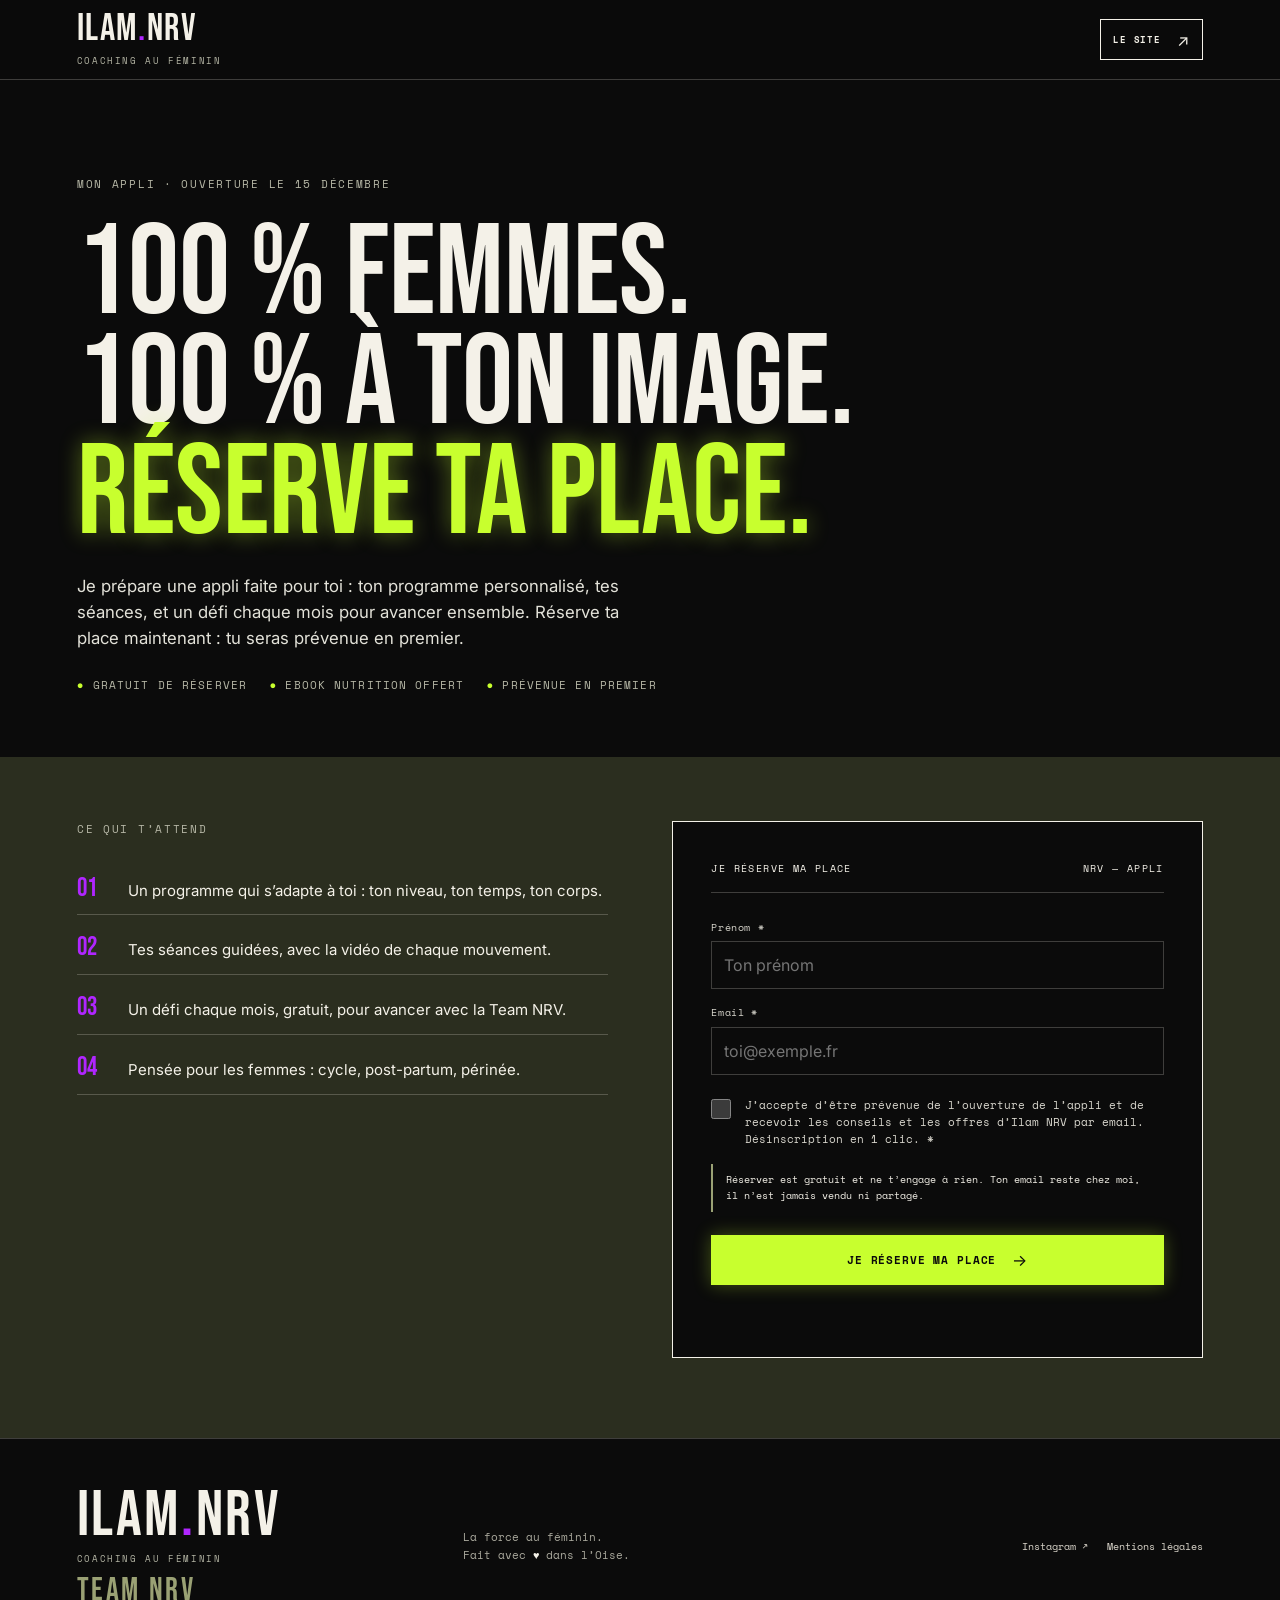
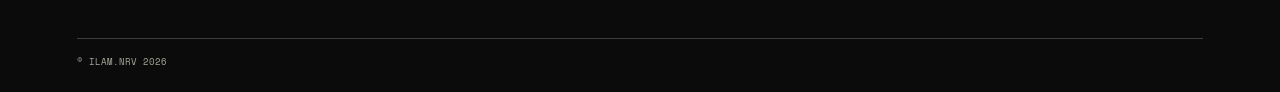
==== appli.html @ a3b03d96 "Appli : page de réservation de place (liste d'attente, ouverture le 15/12) Co-Authored-By: Claude Op" ====
<!doctype html>
<html lang="fr">
<head>
  <meta charset="utf-8">
  <meta name="viewport" content="width=device-width, initial-scale=1">
  <meta name="theme-color" content="#0b0b0b">
  <meta name="description" content="Réserve ta place pour l’appli d’Ilam NRV : 100 % femmes, 100 % personnalisable. Ouverture le 15 décembre.">
  <title>Réserve ta place dans l’appli — ILAM.NRV</title>
  <link rel="icon" type="image/svg+xml" href="https://customer-assets-39nsmqrw.emergentagent.net/wingman/59fffc21-75c6-4daf-b62d-70c28192cab5/attachments/b3d185df51384b5f903a141d37451ae3_favicon.svg">
  <link rel="preconnect" href="https://fonts.googleapis.com">
  <link rel="preconnect" href="https://fonts.gstatic.com" crossorigin>
  <link href="https://fonts.googleapis.com/css2?family=Bebas+Neue&family=Inter:wght@400;500;600;700;800&family=Space+Mono:wght@400;700&display=swap" rel="stylesheet">
  <link rel="stylesheet" href="styles.css?v=8">
  <link rel="stylesheet" href="challenge.css?v=8">
  <link rel="stylesheet" href="leads.css?v=1">
  <script src="appli.js?v=1" defer></script>
  <script data-goatcounter="https://ilamnrv.goatcounter.com/count" async src="//gc.zgo.at/count.js"></script>
  <script src="track.js?v=1" defer></script>
</head>
<body class="challenge-page lm-page">
  <a class="skip-link" href="#main">Aller au contenu</a>
  <header class="site-header">
    <a class="brand" href="/" aria-label="ILAM.NRV, retour à l’accueil"><span>ILAM<span class="brand-dot">.</span>NRV</span><small>COACHING AU FÉMININ</small></a>
    <a class="button button-small" href="/">Le site <span aria-hidden="true">↗</span></a>
  </header>

  <main id="main">
    <section class="lm-hero section-dark" aria-labelledby="ap-title">
      <p class="eyebrow">MON APPLI · OUVERTURE LE 15 DÉCEMBRE</p>
      <h1 id="ap-title">100 % FEMMES.<br>100 % À TON IMAGE.<br><span>RÉSERVE TA PLACE.</span></h1>
      <p class="lm-lead">Je prépare une appli faite pour toi : ton programme personnalisé, tes séances, et un défi chaque mois pour avancer ensemble. Réserve ta place maintenant : tu seras prévenue en premier.</p>
      <ul class="lm-meta"><li>Gratuit de réserver</li><li>Ebook nutrition offert</li><li>Prévenue en premier</li></ul>
    </section>

    <section class="lm-body section-olive">
      <div class="lm-grid">
        <div>
          <p class="eyebrow">CE QUI T’ATTEND</p>
          <ol class="lm-preview">
            <li>Un programme qui s’adapte à toi : ton niveau, ton temps, ton corps.</li>
            <li>Tes séances guidées, avec la vidéo de chaque mouvement.</li>
            <li>Un défi chaque mois, gratuit, pour avancer avec la Team NRV.</li>
            <li>Pensée pour les femmes : cycle, post-partum, périnée.</li>
          </ol>
        </div>

        <div>
          <form class="ch-card" id="ap-form" novalidate>
            <div class="form-heading"><span>JE RÉSERVE MA PLACE</span><span>NRV — APPLI</span></div>
            <label for="ap-name">Prénom *</label>
            <input id="ap-name" name="first_name" autocomplete="given-name" maxlength="40" required placeholder="Ton prénom">
            <label for="ap-email">Email *</label>
            <input id="ap-email" name="email" type="email" inputmode="email" autocomplete="email" maxlength="120" required placeholder="toi@exemple.fr">
            <label class="ch-consent"><input type="checkbox" id="ap-consent" required> <span>J’accepte d’être prévenue de l’ouverture de l’appli et de recevoir les conseils et les offres d’Ilam NRV par email. Désinscription en 1 clic. *</span></label>
            <p class="ch-privacy">Réserver est gratuit et ne t’engage à rien. Ton email reste chez moi, il n’est jamais vendu ni partagé.</p>
            <button class="button button-primary ch-submit" type="submit">Je réserve ma place <span aria-hidden="true">→</span></button>
            <p class="ch-status" id="ap-status" role="status" aria-live="polite"></p>
          </form>

          <div class="ch-card" id="ap-done" hidden>
            <div class="form-heading"><span>C’EST NOTÉ</span><span>NRV — APPLI</span></div>
            <p class="ch-hello" id="ap-hello">Ta place est réservée.</p>
            <p>Tu seras prévenue en premier à l’ouverture, le 15 décembre. Ton ebook nutrition offert t’arrive par email avant l’ouverture.</p>
            <p class="ch-privacy">Avec moi, t’as pas le choix. Et c’est exactement pour ça que tu vas y arriver.</p>
          </div>
        </div>
      </div>
    </section>
  </main>

  <footer class="site-footer ch-footer">
    <a class="brand footer-brand" href="/"><span>ILAM<span class="brand-dot">.</span>NRV</span><small>COACHING AU FÉMININ</small><strong>TEAM NRV</strong></a>
    <p>La force au féminin.<br>Fait avec <span role="img" aria-label="amour">♥</span> dans l’Oise.</p>
    <div class="footer-links"><a href="https://instagram.com/ilam.nrv" target="_blank" rel="noopener noreferrer">Instagram ↗</a><a href="/#mentions">Mentions légales</a></div>
    <small class="legal-copyright">© ILAM.NRV 2026</small>
  </footer>
</body>
</html>
---- styles.css ----
:root {
  color-scheme: dark;
  --black: #0b0b0b;
  --olive-deep: #2b2e1f;
  --olive: #4a4f33;
  --khaki: #9aa174;
  --paper: #f4f1e8;
  --muted: #b6b7a6;
  --line: rgba(244, 241, 232, .22);
  --violet: #b026ff;
  --display: "Bebas Neue", Impact, sans-serif;
  --mono: "Space Mono", monospace;
  --sans: "Inter", Arial, sans-serif;
  --gutter: clamp(1.25rem, 6vw, 7.5rem);
}

* { box-sizing: border-box; }
html { scroll-behavior: smooth; scroll-padding-top: 84px; }
body { margin: 0; background: var(--black); color: var(--paper); font: 15px/1.65 var(--sans); }
a { color: inherit; text-decoration: none; }
button, input, select, textarea { font: inherit; }
:focus-visible { outline: 2px solid var(--violet); outline-offset: 4px; }
.skip-link { position: absolute; z-index: 100; left: 1rem; top: -5rem; padding: .8rem 1rem; background: var(--paper); color: var(--black); }
.skip-link:focus { top: 1rem; }
.site-header { min-height: 80px; position: sticky; top: 0; z-index: 20; display: flex; align-items: center; justify-content: space-between; gap: 2rem; padding: .75rem var(--gutter); background: rgba(11,11,11,.97); border-bottom: 1px solid var(--line); }
.brand { display: flex; flex-direction: column; line-height: 1; flex: none; }
.brand > span { font: 2rem/.9 var(--display); letter-spacing: .04em; }
.brand-dot { color: var(--violet); }
.brand small { margin-top: .45rem; color: var(--muted); font: .56rem var(--mono); letter-spacing: .16em; }
.main-nav { display: flex; align-items: center; justify-content: flex-end; gap: clamp(.7rem, 1.5vw, 1.5rem); }
.main-nav > a:not(.button) { color: #deddd5; font: .62rem var(--mono); letter-spacing: .08em; text-transform: uppercase; }
.main-nav > a:not(.button):hover, .footer-links a:hover { color: var(--violet); }
.menu-toggle { display: none; }
.button { display: inline-flex; align-items: center; justify-content: center; gap: 1rem; min-height: 50px; padding: .85rem 1.2rem; border: 1px solid var(--paper); background: transparent; color: var(--paper); font: 700 .67rem var(--mono); letter-spacing: .08em; text-align: center; text-transform: uppercase; }
.button span { font: 1rem var(--sans); }
.button:hover { background: var(--paper); color: var(--black); }
.button-small { min-height: 40px; padding: .6rem .8rem; font-size: .58rem; }
.button-primary { border-color: var(--khaki); background: var(--khaki); color: var(--black); }
.button-primary:hover { border-color: var(--paper); background: var(--paper); color: var(--black); }
.button-outline { border-color: var(--line); }
.button-dark { border-color: var(--black); background: var(--black); color: var(--paper); }
.section-dark { background: var(--black); }
.section-olive { background: var(--olive-deep); }
.section-pad { padding: clamp(5rem, 9vw, 9rem) var(--gutter); }
.eyebrow { margin: 0 0 1.75rem; color: var(--muted); font: .67rem var(--mono); letter-spacing: .16em; text-transform: uppercase; }
.index-number { display: inline-block; margin-right: .8rem; color: var(--violet); }
.hero { position: relative; display: grid; grid-template-columns: 1fr .88fr; align-items: center; gap: clamp(2rem, 7vw, 7rem); min-height: min(780px, calc(100vh - 80px)); padding: clamp(4rem, 8vh, 7rem) var(--gutter) 5rem; }
.hero-copy { max-width: 650px; }
.hero h1, .section-heading h2, .studio h2, .about h2, .team h2, .contact h2 { margin: 0; font: clamp(6rem, 12vw, 11rem)/.83 var(--display); letter-spacing: .005em; text-transform: uppercase; }
.hero h1 span { color: var(--violet); }
.section-heading h2, .studio h2, .about h2, .contact h2 { font-size: clamp(4.5rem, 8vw, 8rem); }
.section-heading h2 span, .studio h2 span, .about h2 span, .team h2 span, .contact h2 span { color: var(--paper); }
.hero-lead { margin: 2.2rem 0 .65rem; font-size: clamp(1.1rem, 2vw, 1.5rem); font-weight: 600; }
.hero-lead em { color: var(--paper); font-style: normal; }
.hero-text { max-width: 440px; margin: .5rem 0 1.8rem; color: #c6c6bd; font-size: .9rem; }
.hero-actions { display: flex; align-items: center; gap: 1.5rem; flex-wrap: wrap; }
.text-link { border-bottom: 1px solid var(--violet); padding: 0 0 .35rem; font: .65rem var(--mono); letter-spacing: .1em; text-transform: uppercase; }
.text-link span { margin-left: .5rem; color: var(--violet); }
.hero-note { display: flex; align-items: center; gap: 1rem; margin-top: 2.7rem; color: var(--muted); font: .66rem/1.6 var(--mono); }
.stamp { display: inline-block; border: 1px solid var(--paper); padding: .5rem .7rem; color: var(--paper); font-weight: 700; letter-spacing: .1em; }
.hero-visual { display: grid; grid-template-rows: auto minmax(0, 1fr) auto; gap: .7rem; width: 100%; max-width: 520px; height: min(68vh, 650px); min-height: 440px; justify-self: end; }
.photo-frame { position: relative; display: flex; flex-direction: column; overflow: hidden; border: 1px solid var(--line); background: #202119; }
.photo-img { display: block; flex: 1 1 auto; width: 100%; height: 100%; min-height: 0; object-fit: cover; object-position: 50% 46%; }
.photo-caption { flex: none; padding: .65rem .9rem; background: var(--black); color: var(--paper); font: .55rem var(--mono); letter-spacing: .14em; }
.hero-photo { width: 100%; height: 100%; }
.hero-photo .photo-img { object-position: 50% 45%; }
.hero-seal { justify-self: start; padding: .45rem .7rem; border: 1px solid var(--line); color: var(--paper); font: .58rem/1.4 var(--mono); letter-spacing: .1em; }
.visual-index { justify-self: end; margin: 0; color: var(--muted); font: .56rem/1.6 var(--mono); letter-spacing: .12em; }
.hero-bottom { display: flex; grid-column: 1 / -1; justify-content: space-between; margin-top: -.8rem; border-top: 1px solid var(--line); padding-top: .85rem; color: var(--muted); font: .56rem var(--mono); letter-spacing: .16em; }
.section-heading { max-width: 1270px; margin: 0 auto 3.2rem; text-align: left; }
.section-heading .eyebrow { margin-bottom: 1.4rem; }
.section-heading h2 { font-size: clamp(4.5rem, 8.5vw, 8rem); }
.section-intro { max-width: 470px; margin: 1.3rem 0 0; color: #d2d2c8; font-size: .9rem; }
.program-grid { display: grid; grid-template-columns: repeat(3, minmax(0, 1fr)); gap: 1rem; max-width: 1270px; margin: 0 auto; align-items: stretch; }
.program-card { position: relative; display: flex; flex-direction: column; min-height: 500px; padding: 1.5rem; border: 1px solid var(--line); background: rgba(11,11,11,.22); }
.featured-card { border-color: var(--khaki); background: rgba(11,11,11,.35); }
.card-topline { display: flex; align-items: center; gap: 1rem; min-height: 48px; border-bottom: 1px solid var(--line); padding-bottom: .8rem; }
.station-number { color: var(--violet); font: 3.5rem/.8 var(--display); }
.station-label { color: var(--muted); font: .56rem var(--mono); letter-spacing: .13em; }
.program-card h3 { margin: 1.7rem 0 .1rem; font: clamp(2.5rem, 4vw, 4.2rem)/.95 var(--display); }
.program-desc { min-height: 2.8rem; margin: .4rem 0 .8rem; color: #c0c1b5; font-size: .78rem; }
.price { margin: .5rem 0 1.2rem; color: var(--muted); font: .7rem var(--mono); letter-spacing: .08em; }
.price > span { color: var(--paper); font: 3.4rem/.9 var(--display); }
.price small { color: var(--muted); font: .58rem var(--mono); letter-spacing: .12em; }
.program-card ul { flex: 1; margin: 0 0 1.4rem; padding: 0; border-top: 1px solid var(--line); list-style: none; }
.program-card li { position: relative; border-bottom: 1px solid var(--line); padding: .72rem 0 .72rem 1.2rem; color: #e1e0d7; font: .67rem/1.45 var(--mono); }
.program-card li::before { position: absolute; left: 0; color: var(--khaki); content: "—"; }
.program-card .button { width: 100%; }
.followup-strip { display: grid; grid-template-columns: minmax(0, .75fr) minmax(0, 1fr); align-items: center; gap: clamp(2rem, 5vw, 5rem); max-width: 950px; margin: 4rem auto 0; }
.followup-photo { width: 100%; height: 330px; }
.followup-photo .photo-img { object-position: 50% 36%; }
.followup-strip .fine-print { max-width: 440px; margin: 0; color: #deddd5; font: .72rem/1.8 var(--mono); }
.studio { display: grid; grid-template-columns: 1fr 1fr; align-items: center; gap: clamp(3rem, 8vw, 8rem); }
.studio-photo { width: 100%; height: min(66vw, 680px); min-height: 500px; }
.studio-photo .photo-img { object-position: 50% 31%; }
.studio-copy { max-width: 580px; }
.studio-text { max-width: 450px; margin: 1.7rem 0; color: #d0d0c5; font-size: .9rem; }
.studio-price { margin: 1.1rem 0 1.7rem; }
.location-list { margin: 0 0 1.8rem; border: 1px solid var(--line); padding: 1rem 1.2rem .5rem; }
.location-list h3 { margin: 0 0 .4rem; color: var(--muted); font: .6rem var(--mono); letter-spacing: .15em; }
.location-list p { display: flex; align-items: baseline; gap: .8rem; margin: 0; padding: .8rem 0; border-top: 1px solid var(--line); font: .73rem var(--mono); }
.location-list p span { color: var(--violet); font-size: .68rem; }
.location-list p small { margin-left: auto; color: var(--muted); font-size: .6rem; }
.about { position: relative; display: grid; grid-template-columns: 1fr 1fr; align-items: center; gap: clamp(3rem, 9vw, 9rem); }
.about-copy { max-width: 590px; }
.about-story { max-width: 500px; margin: 1.8rem 0; }
.about-story p { max-width: 470px; margin: 0; color: #d0d0c5; font-size: .88rem; }
.about-story p + p { margin-top: 1rem; }
.about-story strong { color: var(--paper); }
.about-stamps { display: flex; flex-wrap: wrap; gap: .5rem; margin: 1.4rem 0; }
.stamp-tag { display: inline-block; border: 1px solid var(--line); padding: .35rem .55rem; color: var(--paper); font: 700 .56rem var(--mono); letter-spacing: .1em; }
.about-credential { display: flex; align-items: center; flex-wrap: wrap; gap: .7rem; margin: 0 0 1.4rem; color: #d0d0c5; font: .67rem/1.55 var(--mono); }
.about-credential .stamp-tag { flex: none; }
.about-story .about-highlight { display: inline-block; margin-top: 1rem; border-left: 2px solid var(--khaki); padding: .45rem .7rem; background: rgba(11,11,11,.22); color: var(--paper); font: 700 .7rem var(--mono); letter-spacing: .06em; }
.about-visual { width: 100%; height: min(58vw, 610px); min-height: 420px; }
.about-visual .photo-img { object-position: 50% 29%; }
.about-side-note { grid-column: 1 / -1; justify-self: end; color: var(--muted); font: .54rem var(--mono); letter-spacing: .12em; }
.team { background: var(--olive-deep); padding-top: clamp(5rem, 9vw, 8rem); padding-bottom: 2rem; }
.team-grid { display: grid; grid-template-columns: .8fr 1fr .85fr; align-items: center; gap: clamp(1.5rem, 4vw, 4rem); max-width: 1270px; margin: 0 auto; }
.team h2 { font-size: clamp(6rem, 12vw, 11rem); }
.team-message { max-width: 500px; }
.team-big { margin: 0 0 1.2rem; font-size: clamp(1.3rem, 2.2vw, 1.8rem); font-weight: 600; line-height: 1.35; }
.team-message > p:not(.team-big) { max-width: 410px; margin: 0 0 1.8rem; color: #d0d0c5; font-size: .84rem; }
.team-photo { width: 100%; max-width: 350px; height: 430px; justify-self: end; }
.team-photo .photo-img { object-position: 50% 47%; }
.team-footer { display: flex; justify-content: space-between; gap: 1rem; max-width: 1270px; margin: 4rem auto 0; border-top: 1px solid var(--line); padding: 1rem 0; font: .58rem var(--mono); letter-spacing: .12em; }
.contact { display: grid; grid-template-columns: .85fr 1.15fr; align-items: start; gap: clamp(3rem, 8vw, 8rem); }
.contact-intro { position: sticky; top: 120px; }
.contact-intro > p:not(.eyebrow) { max-width: 390px; margin: 1.7rem 0; color: #d0d0c5; font-size: .88rem; }
.contact-direct { margin: 1.8rem 0 .65rem; color: var(--paper); font: .68rem var(--mono); }
.contact-intro .contact-whatsapp { min-height: 58px; margin-bottom: 1.7rem; padding: 1rem 1.4rem; font-size: .72rem; box-shadow: 0 0 0 1px rgba(154, 161, 116, .4); }
.instagram-link { display: flex; gap: 1rem; color: #d4d1c5; font: .62rem var(--mono); letter-spacing: .12em; }
.instagram-link span { color: var(--paper); }
.contact-form { max-width: 800px; padding: clamp(1.4rem, 3vw, 3rem); border: 1px solid var(--paper); background: var(--black); }
.form-heading { display: flex; justify-content: space-between; margin-bottom: 1.7rem; border-bottom: 1px solid var(--line); padding-bottom: 1rem; color: var(--paper); font: .62rem var(--mono); letter-spacing: .14em; }
.form-row { display: grid; grid-template-columns: 1fr 1fr; gap: 1.25rem; }
.contact-form label { display: block; margin: 0 0 1.1rem; color: #d9d7ce; font: .62rem var(--mono); letter-spacing: .05em; }
.contact-form input, .contact-form select, .contact-form textarea { display: block; width: 100%; margin-top: .45rem; border: 1px solid var(--line); padding: .8rem; background: transparent; color: var(--paper); font: .8rem var(--sans); }
.contact-form input[type="hidden"] { display: none; }
.form-honeypot { position: absolute; left: -10000px; width: 1px !important; height: 1px; padding: 0 !important; border: 0 !important; }
.contact-form input:focus, .contact-form select:focus, .contact-form textarea:focus { border-color: var(--violet); outline: 0; }
.contact-form input::placeholder, .contact-form textarea::placeholder { color: #8d8d83; }
.contact-form select { color: var(--paper); }
.contact-form select:invalid { color: #8d8d83; }
.contact-form option { background: var(--black); color: var(--paper); }
.contact-form textarea { min-height: 100px; resize: vertical; }
.form-submit { margin-top: .5rem; cursor: pointer; }
.form-submit:disabled { opacity: .6; cursor: wait; }
.form-status { min-height: 1.6rem; margin: .9rem 0 0; color: var(--paper); font: .72rem var(--mono); }
.form-privacy { margin: 0; color: #aaa99d; font: .58rem var(--mono); }
.site-footer { display: grid; grid-template-columns: 1fr 1fr 1fr; align-items: center; gap: 2rem; padding: 3rem var(--gutter) 1.5rem; border-top: 1px solid var(--line); background: var(--black); }
.footer-brand { justify-self: start; }
.site-footer > p { margin: 0; color: #aaa99d; font: .68rem/1.6 var(--mono); }
.site-footer > p span { color: var(--paper); }
.footer-links { display: flex; justify-content: flex-end; flex-wrap: wrap; gap: 1.2rem; color: #ded9ce; font: .62rem var(--mono); }
.legal-details { grid-column: 1 / -1; border-top: 1px solid var(--line); padding-top: 1.3rem; color: #aaa99d; font: .62rem/1.7 var(--mono); }
.legal-details h2 { margin: 0 0 .6rem; color: var(--paper); font: 1rem var(--mono); letter-spacing: .1em; }
.legal-details p { margin: .2rem 0; }
.legal-details a { color: var(--paper); text-decoration: underline; text-underline-offset: .15em; }
.legal-copyright { grid-column: 1 / -1; border-top: 1px solid var(--line); padding-top: 1rem; color: #aaa99d; font: .56rem var(--mono); }

@media (max-width: 1050px) {
  .main-nav { gap: .65rem; }
  .main-nav > a:not(.button) { font-size: .55rem; }
  .nav-cta { font-size: .54rem; }
  .program-card { padding: 1.15rem; }
  .station-label { font-size: .5rem; }
  .team-grid { grid-template-columns: 1fr 1fr; }
  .team-photo { grid-column: 1 / -1; justify-self: center; width: min(100%, 430px); height: 460px; }
}
@media (max-width: 800px) {
  .site-header { min-height: 72px; }
  .menu-toggle { display: flex; width: 44px; height: 44px; flex-direction: column; align-items: center; justify-content: center; gap: 6px; border: 1px solid var(--line); background: transparent; cursor: pointer; }
  .menu-toggle span { width: 17px; height: 1px; background: var(--paper); }
  .main-nav { position: absolute; top: 71px; right: 0; left: 0; display: none; flex-direction: column; align-items: stretch; gap: 0; padding: .8rem var(--gutter) 1.3rem; border-bottom: 1px solid var(--line); background: var(--black); }
  .main-nav.is-open { display: flex; }
  .main-nav > a:not(.button) { border-bottom: 1px solid var(--line); padding: .8rem 0; font-size: .67rem; }
  .main-nav .nav-cta { align-self: flex-start; margin-top: 1rem; }
  .hero { min-height: auto; grid-template-columns: 1fr 1fr; gap: 2rem; padding-top: 4.5rem; padding-bottom: 5rem; }
  .hero h1 { font-size: clamp(5rem, 12vw, 8rem); }
  .hero-visual { height: 60vh; min-height: 400px; }
  .program-grid { gap: .65rem; }
  .program-card { min-height: 500px; padding: 1rem; }
  .program-card h3 { font-size: clamp(2rem, 4vw, 3rem); }
  .program-card li { font-size: .6rem; }
  .studio { gap: 2.5rem; }
  .studio-photo { min-height: 440px; }
  .studio h2, .about h2, .contact h2 { font-size: clamp(4rem, 8vw, 6rem); }
  .contact { gap: 2.5rem; }
}
@media (max-width: 600px) {
  body { font-size: 14px; }
  .section-pad { padding-top: 4.5rem; padding-bottom: 4.5rem; }
  .hero { display: flex; flex-direction: column; align-items: stretch; gap: 2.8rem; padding-top: 3.5rem; padding-bottom: 4.2rem; }
  .hero h1 { font-size: clamp(6rem, 25vw, 9rem); }
  .hero .eyebrow { margin-bottom: 1.4rem; }
  .hero-lead { margin-top: 1.6rem; }
  .hero-text { max-width: 360px; }
  .hero-actions { gap: 1rem; }
  .hero-note { margin-top: 2rem; }
  .hero-visual { width: 100%; height: 118vw; min-height: 380px; max-height: 550px; }
  .visual-index { right: 0; }
  .hero-bottom { margin-top: -.5rem; font-size: .48rem; }
  .section-heading { margin-bottom: 2.4rem; }
  .section-heading h2 { font-size: clamp(4.5rem, 18vw, 6.5rem); }
  .section-intro { font-size: .84rem; }
  .program-grid { grid-template-columns: 1fr; gap: .8rem; }
  .program-card { min-height: auto; padding: 1.35rem; }
  .program-card h3 { margin-top: 1.35rem; font-size: 3rem; }
  .program-desc { min-height: auto; }
  .program-card ul { margin-bottom: 1.2rem; }
  .program-card li { font-size: .68rem; }
  .followup-strip { grid-template-columns: 1fr; gap: 1.4rem; margin-top: 2.8rem; }
  .followup-photo { height: 105vw; min-height: 330px; max-height: 460px; }
  .studio { grid-template-columns: 1fr; gap: 2rem; }
  .studio-photo { order: 2; height: 108vw; min-height: 380px; max-height: 520px; }
  .studio-copy { order: 1; }
  .studio h2, .about h2, .contact h2 { font-size: clamp(4.6rem, 18vw, 6.5rem); }
  .studio-text { margin-top: 1.4rem; }
  .location-list p { gap: .55rem; font-size: .66rem; }
  .location-list p small { font-size: .54rem; }
  .about { grid-template-columns: 1fr; gap: 2rem; }
  .about-visual { height: 110vw; min-height: 350px; max-height: 520px; }
  .about-side-note { grid-row: 3; }
  .team-grid { grid-template-columns: 1fr; gap: 1.8rem; }
  .team h2 { font-size: clamp(6.5rem, 27vw, 10rem); }
  .team-photo { grid-column: auto; width: 100%; height: 108vw; min-height: 350px; max-height: 500px; }
  .team-footer { margin-top: 3rem; font-size: .49rem; line-height: 1.5; }
  .contact { grid-template-columns: 1fr; gap: 2.5rem; }
  .contact-intro { position: static; }
  .contact-form { padding: 1.2rem; }
  .form-row { grid-template-columns: 1fr; gap: 0; }
  .site-footer { grid-template-columns: 1fr 1fr; gap: 1.3rem; padding-top: 2.5rem; }
  .site-footer > p { justify-self: end; text-align: right; }
  .footer-links { grid-column: 1 / -1; justify-content: flex-start; gap: .8rem; }
  .legal-details, .legal-copyright { grid-column: 1 / -1; }
  .button { min-height: 46px; padding: .8rem 1rem; font-size: .6rem; }
}
@media (prefers-reduced-motion: reduce) {
  html { scroll-behavior: auto; }
}

/* ILAM.NRV identity updates */
.brand > span { font-size: 2.4rem; }
.brand small { letter-spacing: .18em; }
.hero h1 { font-size: clamp(7rem, 14vw, 13rem); line-height: .78; }
.hero h1 span { color: var(--khaki); }
.text-link { border-bottom-color: var(--khaki); }
.text-link span { color: var(--khaki); }
.eyebrow .index-number { color: var(--khaki); }
.program-card { background: #171811; }
.featured-card { border-color: var(--khaki); background: var(--olive); }
.program-card h3 { margin-top: 1.5rem; }
.dossard-label { color: var(--paper); font: 700 .7rem var(--mono); letter-spacing: .1em; }
.station-label { color: var(--khaki); }
.price > span { font-size: 5rem; }
.photo-band { width: 100%; background: var(--black); }
.photo-band-image { position: relative; display: flex; align-items: flex-end; width: 100%; height: clamp(420px, 50vw, 690px); overflow: hidden; background: #27291f; }
.photo-band-image::after { position: absolute; inset: 0; background: linear-gradient(90deg, rgba(11, 11, 11, .76), rgba(11, 11, 11, .06) 78%); content: ""; }
.photo-band-image > img { position: absolute; inset: 0; width: 100%; height: 100%; object-fit: cover; object-position: 50% 43%; }
.photo-band-copy { position: relative; z-index: 1; padding: 2rem var(--gutter) 3rem; }
.photo-band-copy .eyebrow { color: var(--paper); }
.photo-band-copy h2 { margin: 0; font: clamp(4.5rem, 9vw, 9rem)/.82 var(--display); }
.photo-band-copy h2 span { color: var(--khaki); }
.photo-band-mark { position: absolute; z-index: 1; top: 1.5rem; right: var(--gutter); padding: .45rem .6rem; border: 1px solid rgba(244, 241, 232, .7); color: var(--paper); font: .65rem var(--mono); letter-spacing: .12em; }
.location-grid { display: grid; grid-template-columns: repeat(3, minmax(0, 1fr)); gap: .55rem; }
.location-grid p { display: flex; flex-direction: column; align-items: flex-start; gap: .35rem; min-height: 85px; margin: 0; padding: .7rem; border: 1px solid var(--line); font: .7rem/1.35 var(--mono); }
.location-grid p strong { font-weight: 700; }
.location-grid p small { margin: auto 0 0; color: var(--muted); font-size: .58rem; }
.roster-wall { max-width: 1270px; margin: clamp(4rem, 7vw, 7rem) auto 0; border-top: 1px solid var(--line); padding-top: 2rem; }
.roster-heading { display: flex; justify-content: space-between; align-items: flex-end; gap: 2rem; margin-bottom: 1.5rem; }
.roster-heading .eyebrow { margin-bottom: .4rem; }
.roster-heading h3 { margin: 0; font: clamp(2rem, 4vw, 3.6rem)/.95 var(--display); letter-spacing: .03em; }
.roster-counter { flex: none; margin: 0; text-align: right; font: clamp(1.3rem, 2.5vw, 2rem)/1.1 var(--mono); letter-spacing: .08em; }
.roster-counter span { color: var(--khaki); }
.roster-grid { display: grid; grid-template-columns: repeat(auto-fit, minmax(180px, 1fr)); gap: .5rem; margin: 0; padding: 0; list-style: none; }
.roster-tag { display: flex; min-height: 76px; flex-direction: column; justify-content: space-between; gap: .5rem; border: 1px solid rgba(244, 241, 232, .42); padding: .65rem .75rem; }
.roster-tag > span { color: var(--muted); font: .58rem var(--mono); letter-spacing: .1em; }
.roster-tag strong { font: 1.05rem/1.1 var(--mono); text-transform: uppercase; }
.roster-growth { justify-content: center; border-color: var(--khaki); color: var(--paper); font: 700 .77rem/1.4 var(--mono); letter-spacing: .04em; }
.footer-brand > span { font-size: clamp(3rem, 5vw, 4.5rem); }
.footer-brand strong { margin-top: .7rem; color: var(--khaki); font: 2rem/.95 var(--display); letter-spacing: .08em; }
@media (max-width: 800px) {
  .hero h1 { font-size: clamp(6rem, 14vw, 9rem); }
  .price > span { font-size: 4.5rem; }
}
@media (max-width: 600px) {
  .hero h1 { font-size: clamp(6.5rem, 25vw, 9rem); }
  .photo-band-image { height: 115vw; min-height: 380px; max-height: 520px; }
  .photo-band-copy { padding-bottom: 2rem; }
  .photo-band-copy h2 { font-size: clamp(4.5rem, 16vw, 6.5rem); }
  .location-grid { grid-template-columns: 1fr; }
  .location-grid p { min-height: 65px; }
  .roster-heading { align-items: flex-start; flex-direction: column; gap: 1rem; }
  .roster-counter { align-self: flex-end; }
  .roster-grid { grid-template-columns: repeat(2, minmax(0, 1fr)); gap: .4rem; }
  .roster-tag { min-height: 72px; padding: .55rem; }
  .roster-tag strong { font-size: .88rem; }
  .footer-brand > span { font-size: 3rem; }
}
.featured-card .station-label,
.featured-card .price small { color: var(--paper); }

.action-gallery { padding-top: clamp(5rem, 9vw, 8rem); padding-bottom: clamp(5rem, 9vw, 8rem); }
.action-heading { margin-bottom: 2.5rem; }
.action-heading h2 { margin: 0; font: clamp(4.5rem, 8.5vw, 8rem)/.9 var(--display); }
.action-heading h2 span { color: var(--khaki); }
.action-gallery-grid { display: grid; grid-template-columns: repeat(3, minmax(0, 1fr)); gap: 1rem; max-width: 1270px; margin: 0 auto; }
.action-photo { position: relative; aspect-ratio: 4 / 3; min-width: 0; margin: 0; overflow: hidden; background: #202119; }
.action-photo img { display: block; width: 100%; height: 100%; object-fit: cover; object-position: 50% 50%; }
.action-session img { object-position: 50% 66%; }
.action-watching img { object-position: 50% 45%; }
@media (max-width: 800px) {
  .action-gallery-grid { grid-template-columns: repeat(2, minmax(0, 1fr)); gap: .75rem; }
}
@media (max-width: 600px) {
  .action-gallery-grid { gap: .65rem; }
  .action-photo { aspect-ratio: 4 / 5; }
}
---- challenge.css ----
/* CARDIO NRV : 7 JOURS — styles propres à la page challenge. Lignes droites, aucun arrondi. */
.challenge-page [hidden] { display: none !important; }
.challenge-page * { border-radius: 0; }
.challenge-page .site-header { gap: 1rem; }

.ch-hero, .ch-rules, .ch-join, .ch-space, .ch-board, .ch-next { padding: clamp(3.5rem, 8vw, 7rem) var(--gutter); }
.ch-hero > *, .ch-rules > *, .ch-space > *, .ch-board > *, .ch-next > * { max-width: 1100px; margin-left: auto; margin-right: auto; }
.ch-hero .eyebrow, .ch-rules .eyebrow, .ch-join .eyebrow, .ch-space .eyebrow, .ch-board .eyebrow, .ch-next .eyebrow { margin-bottom: 1.2rem; }

.ch-hero h1 { margin: 0; font: clamp(4.2rem, 13vw, 10rem)/.85 var(--display); text-transform: uppercase; }
.ch-hero h1 span { color: var(--violet); }
.ch-lead { margin-top: 1.6rem; margin-bottom: 1.6rem; max-width: 560px; font-size: clamp(1.05rem, 2.4vw, 1.4rem); font-weight: 600; line-height: 1.4; }
.ch-facts { display: grid; grid-template-columns: repeat(4, minmax(0, 1fr)); margin-top: 0; margin-bottom: 1rem; border: 1px solid var(--line); }
.ch-facts div { padding: 1rem; border-right: 1px solid var(--line); }
.ch-facts div:last-child { border-right: 0; }
.ch-facts dt { color: var(--muted); font: .58rem var(--mono); letter-spacing: .14em; }
.ch-facts dd { margin: .45rem 0 0; color: var(--paper); font: clamp(1.7rem, 4vw, 2.6rem)/.95 var(--display); letter-spacing: .02em; }
.ch-facts div:first-child dd { color: var(--khaki); }
.ch-dates { margin-top: 0; margin-bottom: 2rem; color: var(--muted); font: .68rem var(--mono); letter-spacing: .06em; }
.ch-actions { display: flex; flex-wrap: wrap; align-items: center; gap: 1rem; }

.ch-h2 { margin: 0 0 2rem; font: clamp(3.4rem, 9vw, 7rem)/.85 var(--display); text-transform: uppercase; }
.ch-h2 span { color: var(--khaki); }
.section-olive .ch-h2 span { color: var(--paper); }

.ch-rule-list { margin-top: 0; margin-bottom: 0; padding: 0; list-style: none; border-top: 1px solid var(--line); }
.ch-rule-list li { display: grid; grid-template-columns: 3.2rem 1fr; gap: 1rem; align-items: baseline; padding: 1.1rem 0; border-bottom: 1px solid var(--line); }
.ch-rule-list p { margin: 0; color: #d6d5cb; font-size: .92rem; }
.ch-rule-list strong { color: var(--paper); }
.ch-num { color: var(--violet); font: 2rem/.9 var(--display); }

.ch-join { display: grid; grid-template-columns: .9fr 1.1fr; gap: clamp(2rem, 6vw, 6rem); align-items: start; }
.ch-join-intro p:not(.eyebrow) { max-width: 420px; color: #d0d0c5; font-size: .92rem; }
.ch-card { padding: clamp(1.2rem, 3vw, 2.4rem); border: 1px solid var(--paper); background: var(--black); }
.ch-card label { display: block; margin: 1rem 0 .4rem; color: #d9d7ce; font: .64rem var(--mono); letter-spacing: .06em; }
.ch-card input[type="text"], .ch-card input:not([type]), .ch-card input[type="email"], .ch-card input[type="tel"] { display: block; width: 100%; min-height: 48px; border: 1px solid var(--line); padding: .75rem; background: transparent; color: var(--paper); font: 1rem var(--sans); }
.ch-card input:focus { border-color: var(--khaki); outline: none; }
.ch-card .ch-consent { display: grid; grid-template-columns: 22px 1fr; gap: .7rem; align-items: start; margin-top: 1.4rem; font: .66rem/1.6 var(--mono); letter-spacing: 0; }
.ch-card .ch-consent-offers { margin-top: .8rem; }
.ch-consent input { width: 20px; height: 20px; margin: .1rem 0 0; accent-color: var(--khaki); }
.ch-privacy { margin: 1rem 0 1.4rem; border-left: 2px solid var(--khaki); padding: .5rem .8rem; color: var(--paper); font: .64rem/1.6 var(--mono); }
.ch-submit { width: 100%; }
.ch-status { min-height: 1.2rem; margin: .9rem 0 0; color: var(--paper); font: .7rem/1.6 var(--mono); }
.ch-status.is-error { color: #ffb4b4; }
.ch-status.is-ok { color: var(--khaki); }
.ch-status a { color: var(--paper); text-decoration: underline; text-underline-offset: .15em; }

.ch-hello { margin-top: -1rem; margin-bottom: 1.8rem; color: #e3e2d9; font-size: 1rem; }
.ch-progress-block { margin-bottom: 2rem; border: 1px solid var(--line); padding: 1.2rem; background: rgba(11,11,11,.3); }
.ch-total { margin: 0 0 .9rem; color: var(--paper); font: clamp(3rem, 10vw, 5rem)/.85 var(--display); }
.ch-total small { color: var(--muted); font: .7rem var(--mono); letter-spacing: .12em; }
.ch-progress { height: 18px; border: 1px solid var(--paper); background: var(--black); }
.ch-progress-fill { width: 0; height: 100%; background: var(--khaki); transition: width .4s ease; }
.ch-progress.is-done .ch-progress-fill { background: var(--violet); }
.ch-progress-note { margin: .8rem 0 0; color: #d6d5cb; font: .66rem var(--mono); letter-spacing: .04em; }
.ch-lock { margin-bottom: 1.2rem; border: 1px solid var(--khaki); padding: .8rem 1rem; color: var(--paper); font: .7rem var(--mono); }

.ch-days { margin-top: 0; margin-bottom: 2rem; padding: 0; list-style: none; border-top: 1px solid var(--line); }
.ch-day { display: grid; grid-template-columns: minmax(0, 1fr) 6.5rem auto; gap: .6rem; align-items: center; padding: .75rem 0; border-bottom: 1px solid var(--line); }
.ch-day-label { display: flex; flex-direction: column; gap: .15rem; }
.ch-day-label strong { color: var(--paper); font: 1.5rem/.9 var(--display); letter-spacing: .03em; }
.ch-day-label span { color: var(--muted); font: .58rem var(--mono); letter-spacing: .1em; text-transform: uppercase; }
.ch-day input { width: 100%; min-height: 46px; border: 1px solid var(--line); padding: .6rem; background: var(--black); color: var(--paper); font: 1rem var(--sans); text-align: right; }
.ch-day input:focus { border-color: var(--khaki); outline: none; }
.ch-day input:disabled { opacity: .45; }
.ch-day .button { min-height: 46px; padding: .55rem .75rem; font-size: .58rem; }
.ch-day-msg { grid-column: 1 / -1; min-height: 0; margin: 0; font: .6rem var(--mono); }
.ch-day-msg:empty { display: none; }
.ch-day-msg.is-error { color: #ffb4b4; }
.ch-day-msg.is-ok { color: var(--khaki); }

.ch-link-box { margin-bottom: 1.6rem; border: 1px solid var(--line); padding: 1.1rem; background: rgba(11,11,11,.3); }
.ch-link-title { margin: 0 0 .3rem; color: var(--paper); font: 700 .64rem var(--mono); letter-spacing: .14em; }
.ch-link-help { margin: 0 0 .8rem; color: #d0d0c5; font-size: .8rem; }
.ch-link-row { display: grid; grid-template-columns: 1fr auto; gap: .5rem; }
.ch-link-row input { min-width: 0; min-height: 44px; border: 1px solid var(--line); padding: .6rem; background: var(--black); color: var(--paper); font: .7rem var(--mono); }
.ch-logout { border: 0; border-bottom: 1px solid var(--violet); background: none; color: var(--paper); cursor: pointer; }

.ch-board-intro { margin-top: -1rem; margin-bottom: 1.6rem; color: #d0d0c5; font-size: .9rem; }
.ch-board-list { margin-top: 0; margin-bottom: 0; padding: 0; list-style: none; border-top: 1px solid var(--line); }
.ch-board-list li { display: grid; grid-template-columns: 3rem 1fr auto; gap: .8rem; align-items: baseline; padding: .8rem 0; border-bottom: 1px solid var(--line); }
.ch-rank { color: var(--violet); font: 1.6rem/.9 var(--display); }
.ch-board-name { overflow: hidden; color: var(--paper); font: 600 .95rem var(--sans); text-overflow: ellipsis; white-space: nowrap; }
.ch-board-km { color: var(--khaki); font: 700 .78rem var(--mono); letter-spacing: .06em; }
.ch-board-list li.is-done .ch-board-km { color: var(--violet); }
.ch-board-empty { color: var(--muted); font: .7rem var(--mono); }
.ch-footer { margin-top: 0; }

@media (max-width: 800px) {
  .ch-join { grid-template-columns: 1fr; }
  .ch-facts { grid-template-columns: repeat(2, minmax(0, 1fr)); }
  .ch-facts div:nth-child(2) { border-right: 0; }
  .ch-facts div:nth-child(-n+2) { border-bottom: 1px solid var(--line); }
}
@media (max-width: 420px) {
  .ch-day { grid-template-columns: minmax(0, 1fr) 5.4rem auto; }
  .ch-actions .button { width: 100%; }
}
@media (prefers-reduced-motion: reduce) { .ch-progress-fill { transition: none; } }

/* Et après le défi */
.ch-next-lead { max-width: 60ch; }
.ch-offers { display: grid; grid-template-columns: repeat(auto-fit, minmax(260px, 1fr)); gap: 1.2rem; margin-top: 1.6rem; }
.ch-offer { border: 1px solid currentColor; padding: 1.4rem; display: flex; flex-direction: column; gap: .7rem; min-width: 0; }
.ch-offer.is-main { border-width: 2px; }
.ch-offer h3 { margin: 0; font-family: "Bebas Neue", sans-serif; font-size: 1.9rem; letter-spacing: .02em; line-height: 1; }
.ch-offer-tag { margin: 0; font: .7rem/1 var(--mono); letter-spacing: .12em; }
.ch-offer-price { margin: 0; font-family: "Bebas Neue", sans-serif; font-size: 2.4rem; line-height: 1; }
.ch-offer-price small { font: .7rem var(--mono); letter-spacing: .06em; }
.ch-offer .button { margin-top: auto; align-self: flex-start; }
.ch-pack { border: 1px dashed currentColor; padding: 1rem 1.2rem; display: grid; gap: .5rem; margin-top: 1.4rem; }
.ch-places { margin: 0; font: .72rem/1.5 var(--mono); letter-spacing: .04em; }
.ch-pack p { margin: 0; }
.ch-pack-title { margin: .2rem 0 0; font: clamp(2.4rem, 7vw, 3.6rem)/.9 var(--display); text-transform: uppercase; }
.ch-pack-list { margin: .3rem 0; padding: 0; list-style: none; display: grid; gap: .7rem; }
.ch-pack-list li { position: relative; padding-left: 2rem; line-height: 1.5; }
.ch-pack-list li::before { content: "✓"; position: absolute; left: 0; top: .1rem; width: 1.4rem; height: 1.4rem; display: grid; place-items: center; border-radius: 50%; background: var(--neon); color: var(--black); font-weight: 800; font-size: .8rem; }
.ch-pack-how { font-size: .95rem; }
.ch-offer-bonus { margin: 0; font: .78rem/1.5 var(--mono); letter-spacing: .03em; color: var(--neon); }

/* Néons, avec parcimonie (section offre) */
.challenge-page { --neon: #c8ff2e; }
.ch-next .ch-h2 span { color: var(--violet); text-shadow: 0 0 18px rgba(176, 38, 255, .55); }
.ch-next .ch-pack { border-color: var(--neon); box-shadow: 0 0 22px rgba(200, 255, 46, .18), inset 0 0 18px rgba(200, 255, 46, .06); }
.ch-next .ch-pack .ch-offer-tag { color: var(--neon); }
.ch-next .ch-pack strong { color: var(--neon); }
.ch-next .ch-pack-title span { color: var(--neon); text-shadow: 0 0 18px rgba(200, 255, 46, .45); }
.ch-offer.is-main { border-color: var(--violet); box-shadow: 0 0 26px rgba(176, 38, 255, .28); }
.ch-offer.is-main .ch-offer-price { color: var(--violet); text-shadow: 0 0 14px rgba(176, 38, 255, .45); }
.ch-offer.is-main .ch-places { color: var(--neon); }
.ch-offer.is-main .button-primary { background: var(--neon); border-color: var(--neon); color: var(--black); box-shadow: 0 0 18px rgba(200, 255, 46, .35); }

/* Néons, avec parcimonie (reste de la page) */
.ch-hero h1 span { text-shadow: 0 0 22px rgba(176, 38, 255, .6); }
.ch-facts div:first-child dd { color: var(--neon); text-shadow: 0 0 14px rgba(200, 255, 46, .4); }
#hero-cta, .ch-submit { background: var(--neon); border-color: var(--neon); color: var(--black); box-shadow: 0 0 18px rgba(200, 255, 46, .3); }
.ch-total #my-total { color: var(--neon); text-shadow: 0 0 16px rgba(200, 255, 46, .4); }
.ch-progress-fill { background: var(--neon); box-shadow: 0 0 12px rgba(200, 255, 46, .5); }
.ch-progress.is-done .ch-progress-fill { box-shadow: 0 0 14px rgba(176, 38, 255, .6); }
.ch-board-list li.is-done .ch-board-km { text-shadow: 0 0 10px rgba(176, 38, 255, .5); }

/* Médailles et niveau 2 */
.ch-medals { margin-top: 2rem; padding: 1.2rem; border: 1px solid var(--line); background: var(--black); }
.ch-medal-grid { display: grid; grid-template-columns: repeat(3, minmax(0, 1fr)); gap: .8rem; margin-top: 1rem; }
.ch-medal { display: flex; flex-direction: column; align-items: center; gap: .5rem; text-align: center; min-width: 0; }
.ch-medal img, .ch-medal .ch-medal-locked { width: 100%; aspect-ratio: 9 / 16; object-fit: cover; border: 1px solid var(--line); background: #141414; }
.ch-medal .ch-medal-locked { display: grid; place-items: center; color: var(--muted); font: .7rem/1.4 var(--mono); padding: .5rem; }
.ch-medal-name { margin: 0; font: 1.15rem/1 var(--display); letter-spacing: .03em; }
.ch-medal.is-on .ch-medal-name { color: var(--neon); }
.ch-medal .button { width: 100%; min-height: 44px; padding: .5rem; font-size: .55rem; gap: .4rem; }
.ch-medal.is-on img { border-color: var(--neon); box-shadow: 0 0 14px rgba(200, 255, 46, .25); }
.ch-level2 { margin-top: 1.2rem; padding: 1rem; border: 1px dashed var(--line); }
.ch-level2.is-open { border: 2px solid var(--violet); box-shadow: 0 0 22px rgba(176, 38, 255, .3); }
.ch-level2 h3 { margin: .3rem 0; font: 1.8rem/1 var(--display); }
.ch-level2.is-open h3 { color: var(--violet); }
.ch-level2 p { margin: .3rem 0; }
.ch-level2 .button { margin-top: .6rem; }
@media (max-width: 420px) { .ch-medal-grid { gap: .5rem; } .ch-medal-name { font-size: .95rem; } }

/* Déjà inscrite ? */
.ch-join-forms { display: grid; gap: 1.2rem; min-width: 0; }
.ch-recover { border: 1px dashed var(--line); padding: .9rem 1rem; background: var(--black); }
.ch-recover summary { cursor: pointer; font: .72rem/1.5 var(--mono); letter-spacing: .04em; color: #d9d7ce; }
.ch-recover summary strong { color: var(--neon); }
.ch-recover-form label { display: block; margin: .9rem 0 .4rem; color: #d9d7ce; font: .64rem var(--mono); }
.ch-recover-row { display: flex; gap: .6rem; }
.ch-recover-row input { flex: 1; min-width: 0; min-height: 48px; border: 1px solid var(--line); padding: .75rem; background: transparent; color: var(--paper); font: 1rem var(--sans); }
.ch-recover-row .button { min-height: 48px; background: var(--neon); border-color: var(--neon); color: var(--black); }
---- leads.css ----
/* Lead magnets : quiz et checklist (réutilise styles.css + challenge.css) */
.lm-page { --neon: #c8ff2e; }
.lm-hero { padding: clamp(3rem, 8vw, 6rem) var(--gutter) clamp(2rem, 5vw, 4rem); }
.lm-hero h1 { margin: 0; font: clamp(2.8rem, 10.5vw, 8rem)/.86 var(--display); text-transform: uppercase; overflow-wrap: break-word; }
.lm-page main { overflow-x: clip; }
.lm-hero h1 span { color: var(--neon); text-shadow: 0 0 22px rgba(200, 255, 46, .4); }
.lm-lead { max-width: 52ch; margin: 1.4rem 0 0; color: #e3e2d9; font-size: 1.05rem; line-height: 1.55; }
.lm-meta { display: flex; flex-wrap: wrap; gap: .6rem 1.4rem; margin: 1.6rem 0 0; padding: 0; list-style: none; color: var(--muted); font: .7rem var(--mono); letter-spacing: .1em; text-transform: uppercase; }
.lm-meta li::before { content: "● "; color: var(--neon); }
.lm-body { padding: clamp(2rem, 5vw, 4rem) var(--gutter) clamp(3rem, 7vw, 5rem); }
.lm-wrap { max-width: 720px; margin: 0 auto; }

/* Quiz */
.qz-progress { height: 4px; background: var(--line); margin: 0 0 1.4rem; }
.qz-progress span { display: block; height: 100%; width: 0; background: var(--neon); box-shadow: 0 0 12px rgba(200, 255, 46, .5); transition: width .3s ease; }
.qz-step { margin: 0 0 .6rem; color: var(--muted); font: .7rem var(--mono); letter-spacing: .14em; }
.qz-q { margin: 0 0 1.4rem; font: clamp(2rem, 6vw, 3rem)/.95 var(--display); text-transform: uppercase; }
.qz-options { display: grid; gap: .7rem; margin: 0; padding: 0; border: 0; }
.qz-opt { display: block; width: 100%; min-height: 56px; padding: 1rem 1.1rem; border: 1px solid var(--line); background: transparent; color: var(--paper); font: 600 1rem/1.35 var(--sans); text-align: left; cursor: pointer; }
.qz-opt small { display: block; margin-top: .25rem; color: var(--muted); font: 400 .82rem var(--sans); }
.qz-opt:hover, .qz-opt:focus-visible { border-color: var(--neon); outline: none; }
.qz-opt[aria-pressed="true"] { border-color: var(--neon); background: rgba(200, 255, 46, .08); box-shadow: 0 0 16px rgba(200, 255, 46, .18); }
.qz-nav { display: flex; justify-content: space-between; gap: 1rem; margin-top: 1.4rem; }
.qz-back { border: 0; background: none; color: var(--muted); font: .7rem var(--mono); letter-spacing: .08em; text-transform: uppercase; cursor: pointer; padding: .6rem 0; }
.qz-back:hover { color: var(--paper); }

/* Résultat */
.qz-result { border: 2px solid var(--neon); padding: clamp(1.3rem, 4vw, 2.2rem); box-shadow: 0 0 26px rgba(200, 255, 46, .18); }
.qz-result .eyebrow { color: var(--neon); margin-bottom: .8rem; }
.qz-result h2 { margin: 0; font: clamp(2.3rem, 7vw, 3.6rem)/.9 var(--display); text-transform: uppercase; }
.qz-result p { color: #e3e2d9; line-height: 1.6; }
.qz-why { margin: 1rem 0; padding: 0; list-style: none; display: grid; gap: .5rem; }
.qz-why li { position: relative; padding-left: 1.7rem; }
.qz-why li::before { content: "✓"; position: absolute; left: 0; top: .05rem; width: 1.2rem; height: 1.2rem; display: grid; place-items: center; border-radius: 50%; background: var(--neon); color: var(--black); font-weight: 800; font-size: .7rem; }
.qz-price { font: clamp(2rem, 6vw, 2.6rem)/1 var(--display); color: var(--paper); margin: .4rem 0 1rem; }
.qz-price small { font: .7rem var(--mono); color: var(--muted); letter-spacing: .06em; }
.qz-actions { display: flex; flex-wrap: wrap; gap: .8rem; margin-top: 1rem; }
.qz-actions .button-primary { background: var(--neon); border-color: var(--neon); color: var(--black); box-shadow: 0 0 18px rgba(200, 255, 46, .3); }
.qz-alt { margin-top: 1.6rem; padding-top: 1.2rem; border-top: 1px dashed var(--line); }
.qz-alt h3 { margin: 0 0 .4rem; font: 1.6rem/1 var(--display); color: var(--violet); }
.qz-restart { margin-top: 1.4rem; }

/* Checklist */
.lm-preview { margin: 0; padding: 0; list-style: none; counter-reset: e; display: grid; gap: .6rem; }
.lm-preview li { counter-increment: e; display: grid; grid-template-columns: 2.6rem 1fr; gap: .6rem; align-items: baseline; padding: .7rem 0; border-bottom: 1px solid var(--line); }
.lm-preview li::before { content: counter(e, decimal-leading-zero); color: var(--violet); font: 1.6rem/.9 var(--display); }
.lm-preview li.is-locked { color: var(--muted); filter: blur(3px); user-select: none; }
.lm-grid { display: grid; grid-template-columns: 1fr 1fr; gap: clamp(2rem, 5vw, 4rem); align-items: start; }
.lm-grid > * { min-width: 0; }
.lm-download { margin-top: 1rem; }
.lm-download .button-primary, .lm-page .ch-submit { background: var(--neon); border-color: var(--neon); color: var(--black); }
@media (max-width: 760px) { .lm-grid { grid-template-columns: 1fr; } }
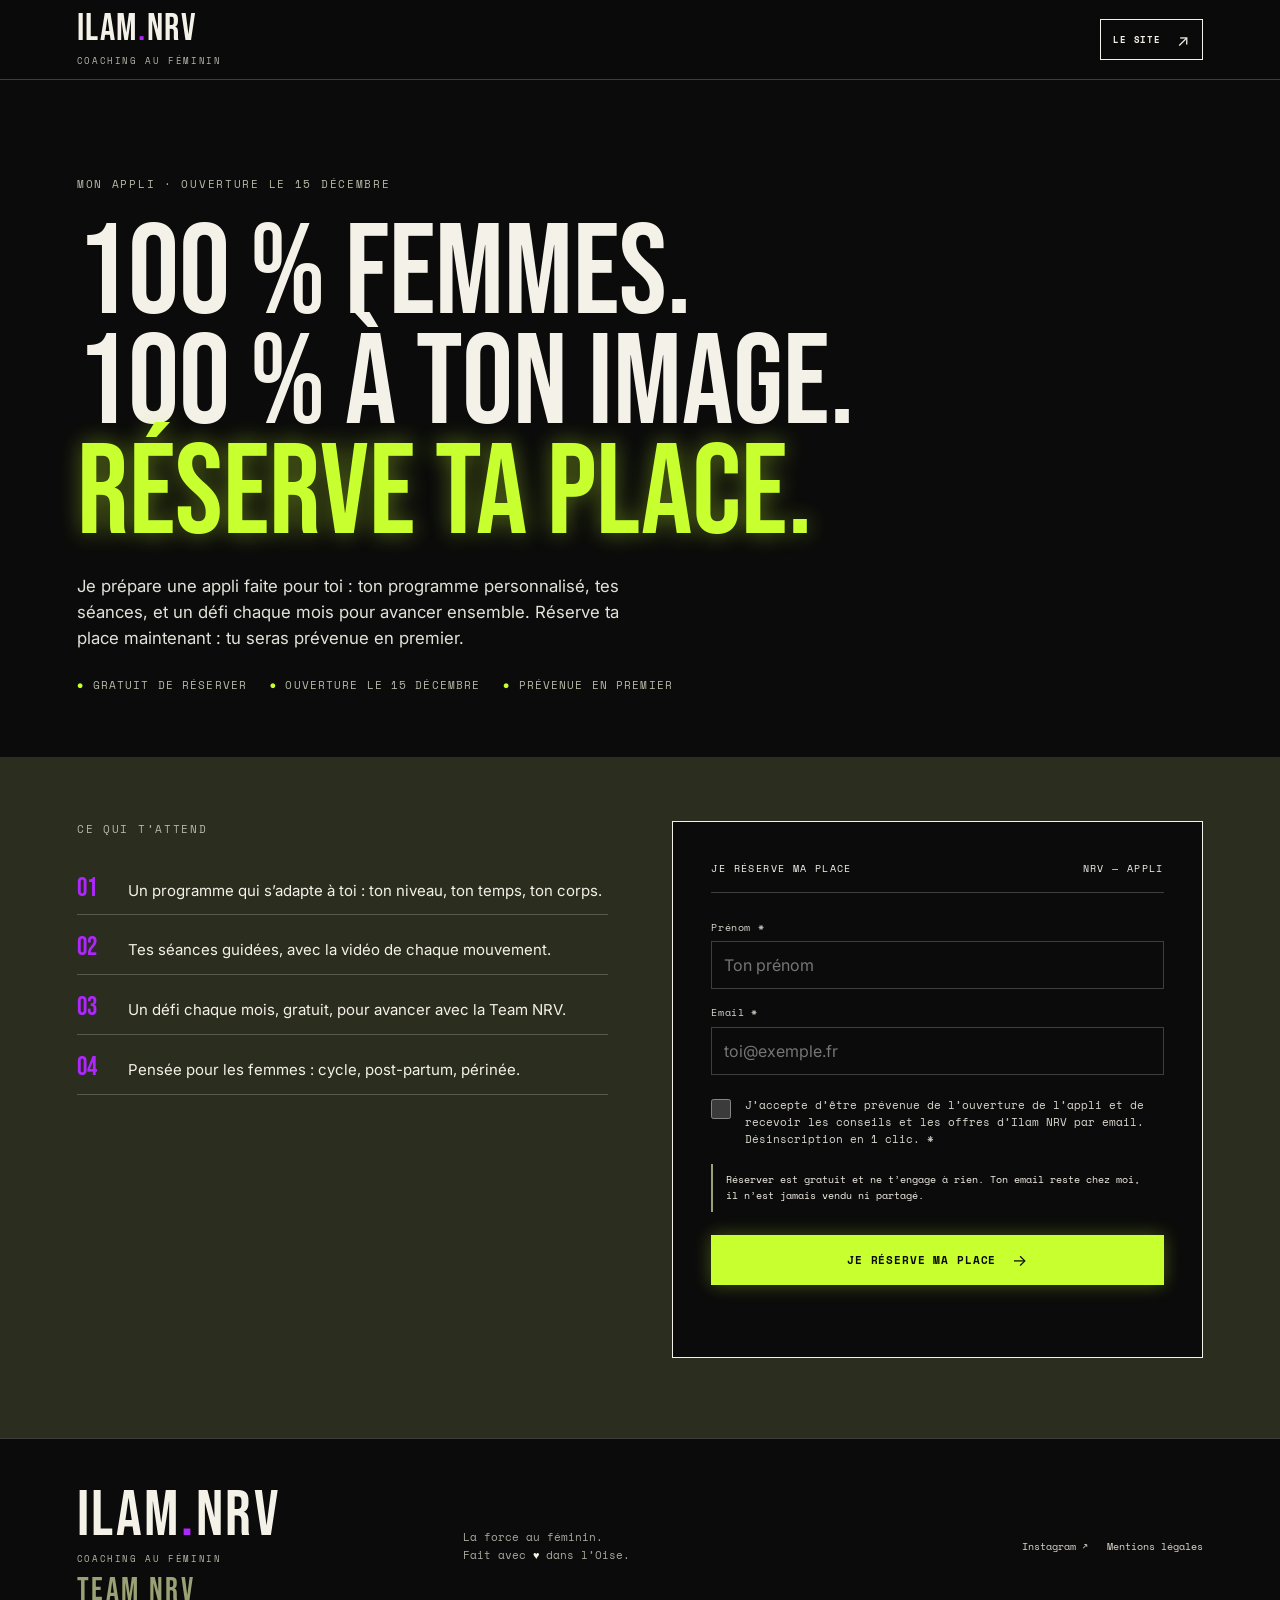
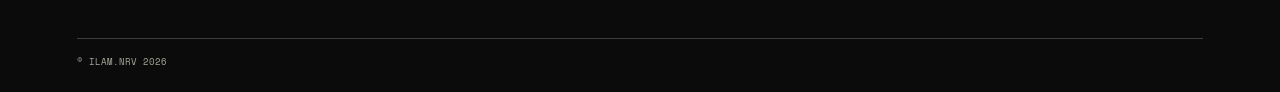
==== commit 7dc76928: "Appli : retrait de la promesse d'ebook (pas encore prêt) Co-Authored-By: Claude Opus 5.5 <noreply@an" ====
--- a/appli.html
+++ b/appli.html
@@ -29,7 +29,7 @@
       <p class="eyebrow">MON APPLI · OUVERTURE LE 15 DÉCEMBRE</p>
       <h1 id="ap-title">100 % FEMMES.<br>100 % À TON IMAGE.<br><span>RÉSERVE TA PLACE.</span></h1>
       <p class="lm-lead">Je prépare une appli faite pour toi : ton programme personnalisé, tes séances, et un défi chaque mois pour avancer ensemble. Réserve ta place maintenant : tu seras prévenue en premier.</p>
-      <ul class="lm-meta"><li>Gratuit de réserver</li><li>Ebook nutrition offert</li><li>Prévenue en premier</li></ul>
+      <ul class="lm-meta"><li>Gratuit de réserver</li><li>Ouverture le 15 décembre</li><li>Prévenue en premier</li></ul>
     </section>
 
     <section class="lm-body section-olive">
@@ -60,7 +60,7 @@
           <div class="ch-card" id="ap-done" hidden>
             <div class="form-heading"><span>C’EST NOTÉ</span><span>NRV — APPLI</span></div>
             <p class="ch-hello" id="ap-hello">Ta place est réservée.</p>
-            <p>Tu seras prévenue en premier à l’ouverture, le 15 décembre. Ton ebook nutrition offert t’arrive par email avant l’ouverture.</p>
+            <p>Tu seras prévenue en premier à l’ouverture, le 15 décembre.</p>
             <p class="ch-privacy">Avec moi, t’as pas le choix. Et c’est exactement pour ça que tu vas y arriver.</p>
           </div>
         </div>
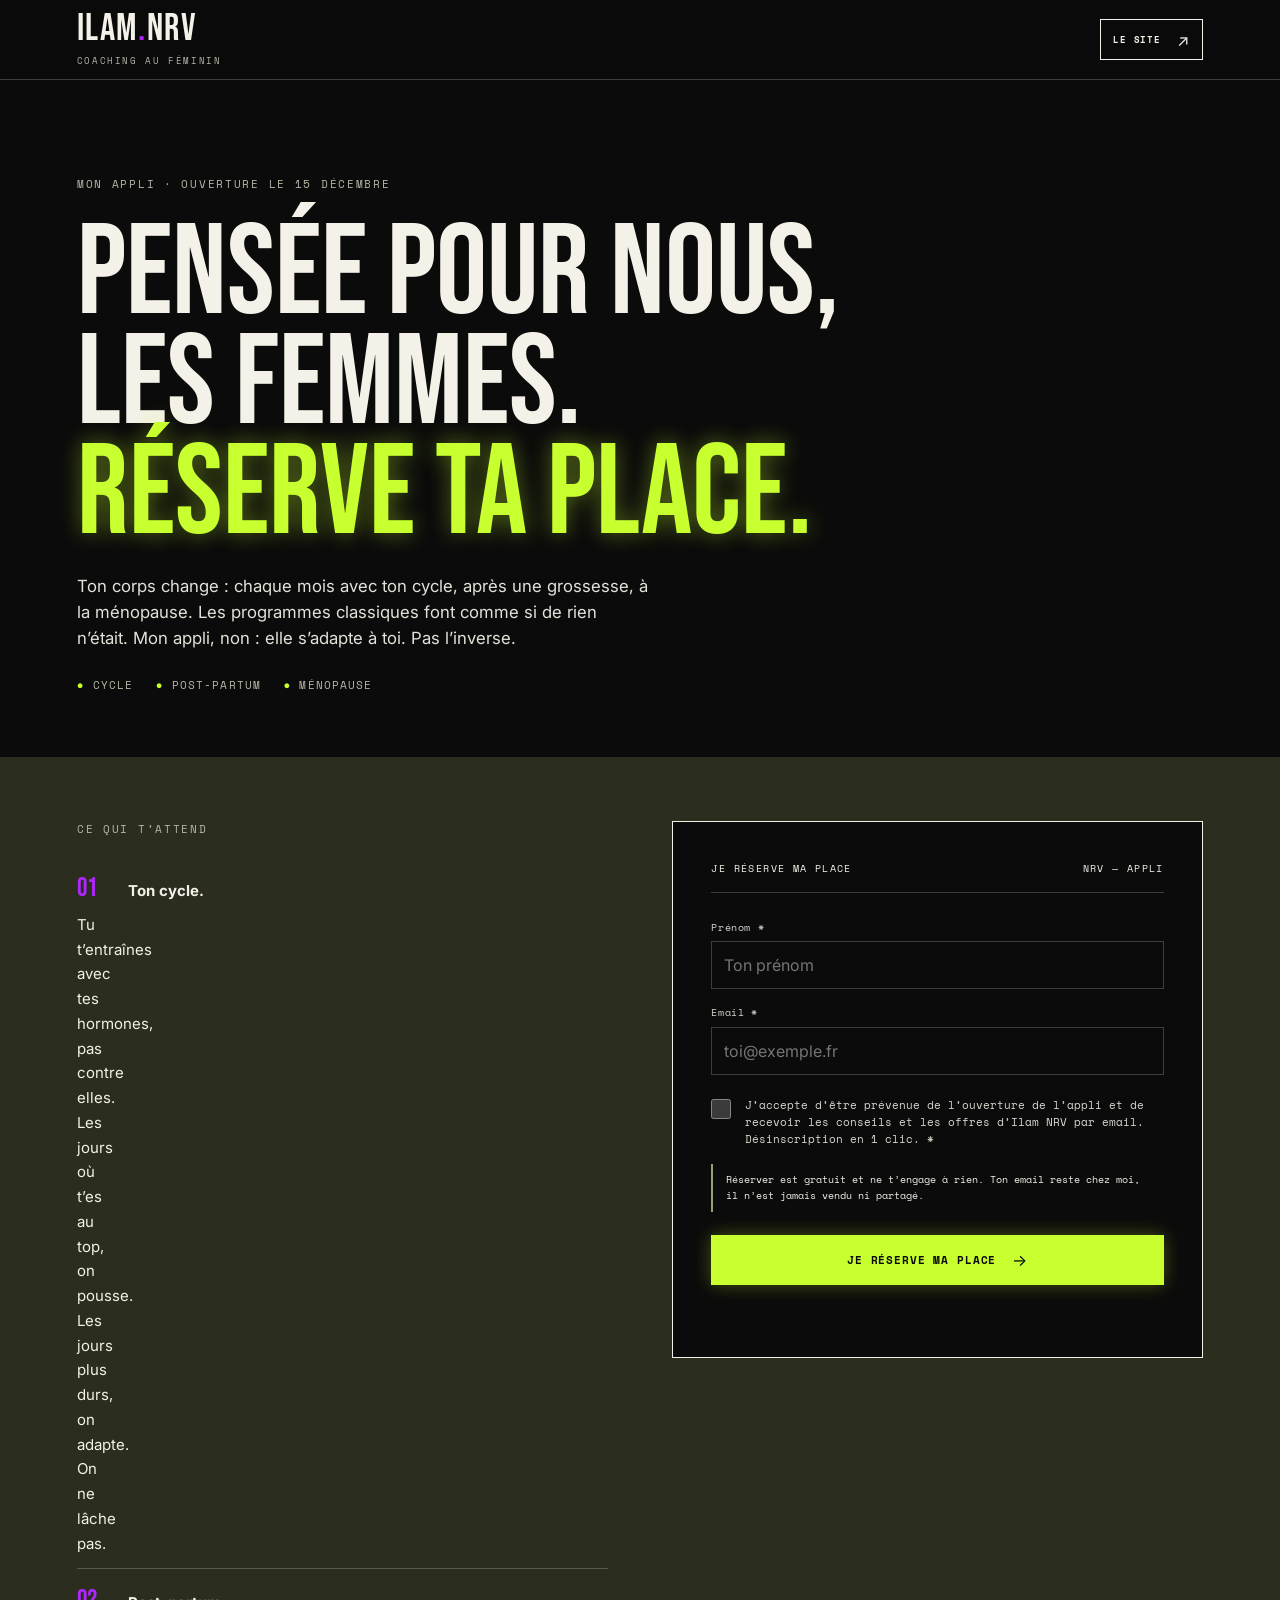
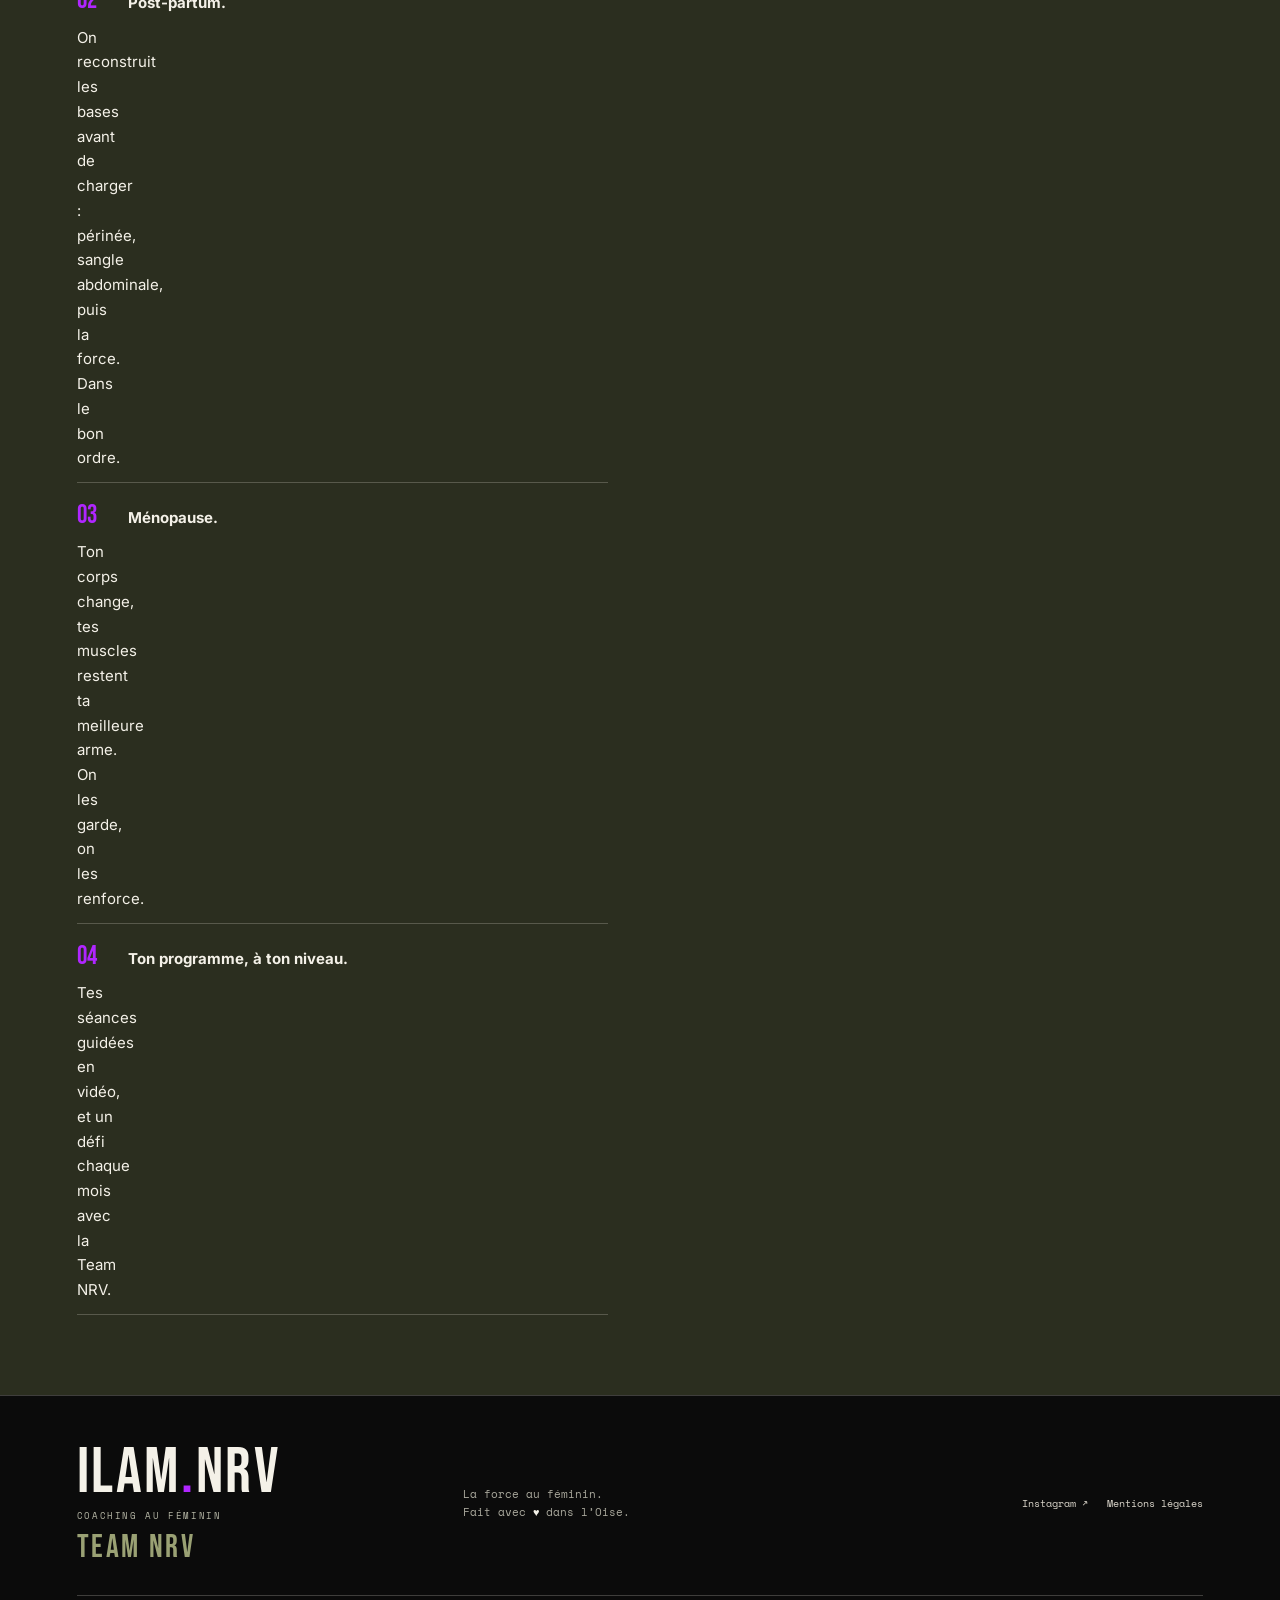
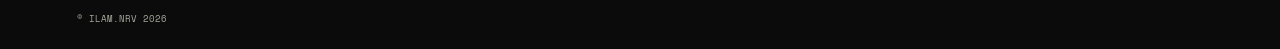
==== commit 5a41f0a0: "Appli : texte centré cycle, post-partum, ménopause (validé par Ilam) Co-Authored-By: Claude Opus 5.5" ====
--- a/appli.html
+++ b/appli.html
@@ -4,7 +4,7 @@
   <meta charset="utf-8">
   <meta name="viewport" content="width=device-width, initial-scale=1">
   <meta name="theme-color" content="#0b0b0b">
-  <meta name="description" content="Réserve ta place pour l’appli d’Ilam NRV : 100 % femmes, 100 % personnalisable. Ouverture le 15 décembre.">
+  <meta name="description" content="L’appli d’Ilam NRV, pensée pour nous, les femmes : cycle, post-partum, ménopause. Réserve ta place, ouverture le 15 décembre.">
   <title>Réserve ta place dans l’appli — ILAM.NRV</title>
   <link rel="icon" type="image/svg+xml" href="https://customer-assets-39nsmqrw.emergentagent.net/wingman/59fffc21-75c6-4daf-b62d-70c28192cab5/attachments/b3d185df51384b5f903a141d37451ae3_favicon.svg">
   <link rel="preconnect" href="https://fonts.googleapis.com">
@@ -27,9 +27,9 @@
   <main id="main">
     <section class="lm-hero section-dark" aria-labelledby="ap-title">
       <p class="eyebrow">MON APPLI · OUVERTURE LE 15 DÉCEMBRE</p>
-      <h1 id="ap-title">100 % FEMMES.<br>100 % À TON IMAGE.<br><span>RÉSERVE TA PLACE.</span></h1>
-      <p class="lm-lead">Je prépare une appli faite pour toi : ton programme personnalisé, tes séances, et un défi chaque mois pour avancer ensemble. Réserve ta place maintenant : tu seras prévenue en premier.</p>
-      <ul class="lm-meta"><li>Gratuit de réserver</li><li>Ouverture le 15 décembre</li><li>Prévenue en premier</li></ul>
+      <h1 id="ap-title">PENSÉE POUR NOUS,<br>LES FEMMES.<br><span>RÉSERVE TA PLACE.</span></h1>
+      <p class="lm-lead">Ton corps change : chaque mois avec ton cycle, après une grossesse, à la ménopause. Les programmes classiques font comme si de rien n’était. Mon appli, non : elle s’adapte à toi. Pas l’inverse.</p>
+      <ul class="lm-meta"><li>Cycle</li><li>Post-partum</li><li>Ménopause</li></ul>
     </section>
 
     <section class="lm-body section-olive">
@@ -37,10 +37,10 @@
         <div>
           <p class="eyebrow">CE QUI T’ATTEND</p>
           <ol class="lm-preview">
-            <li>Un programme qui s’adapte à toi : ton niveau, ton temps, ton corps.</li>
-            <li>Tes séances guidées, avec la vidéo de chaque mouvement.</li>
-            <li>Un défi chaque mois, gratuit, pour avancer avec la Team NRV.</li>
-            <li>Pensée pour les femmes : cycle, post-partum, périnée.</li>
+            <li><strong>Ton cycle.</strong> Tu t’entraînes avec tes hormones, pas contre elles. Les jours où t’es au top, on pousse. Les jours plus durs, on adapte. On ne lâche pas.</li>
+            <li><strong>Post-partum.</strong> On reconstruit les bases avant de charger : périnée, sangle abdominale, puis la force. Dans le bon ordre.</li>
+            <li><strong>Ménopause.</strong> Ton corps change, tes muscles restent ta meilleure arme. On les garde, on les renforce.</li>
+            <li><strong>Ton programme, à ton niveau.</strong> Tes séances guidées en vidéo, et un défi chaque mois avec la Team NRV.</li>
           </ol>
         </div>
 
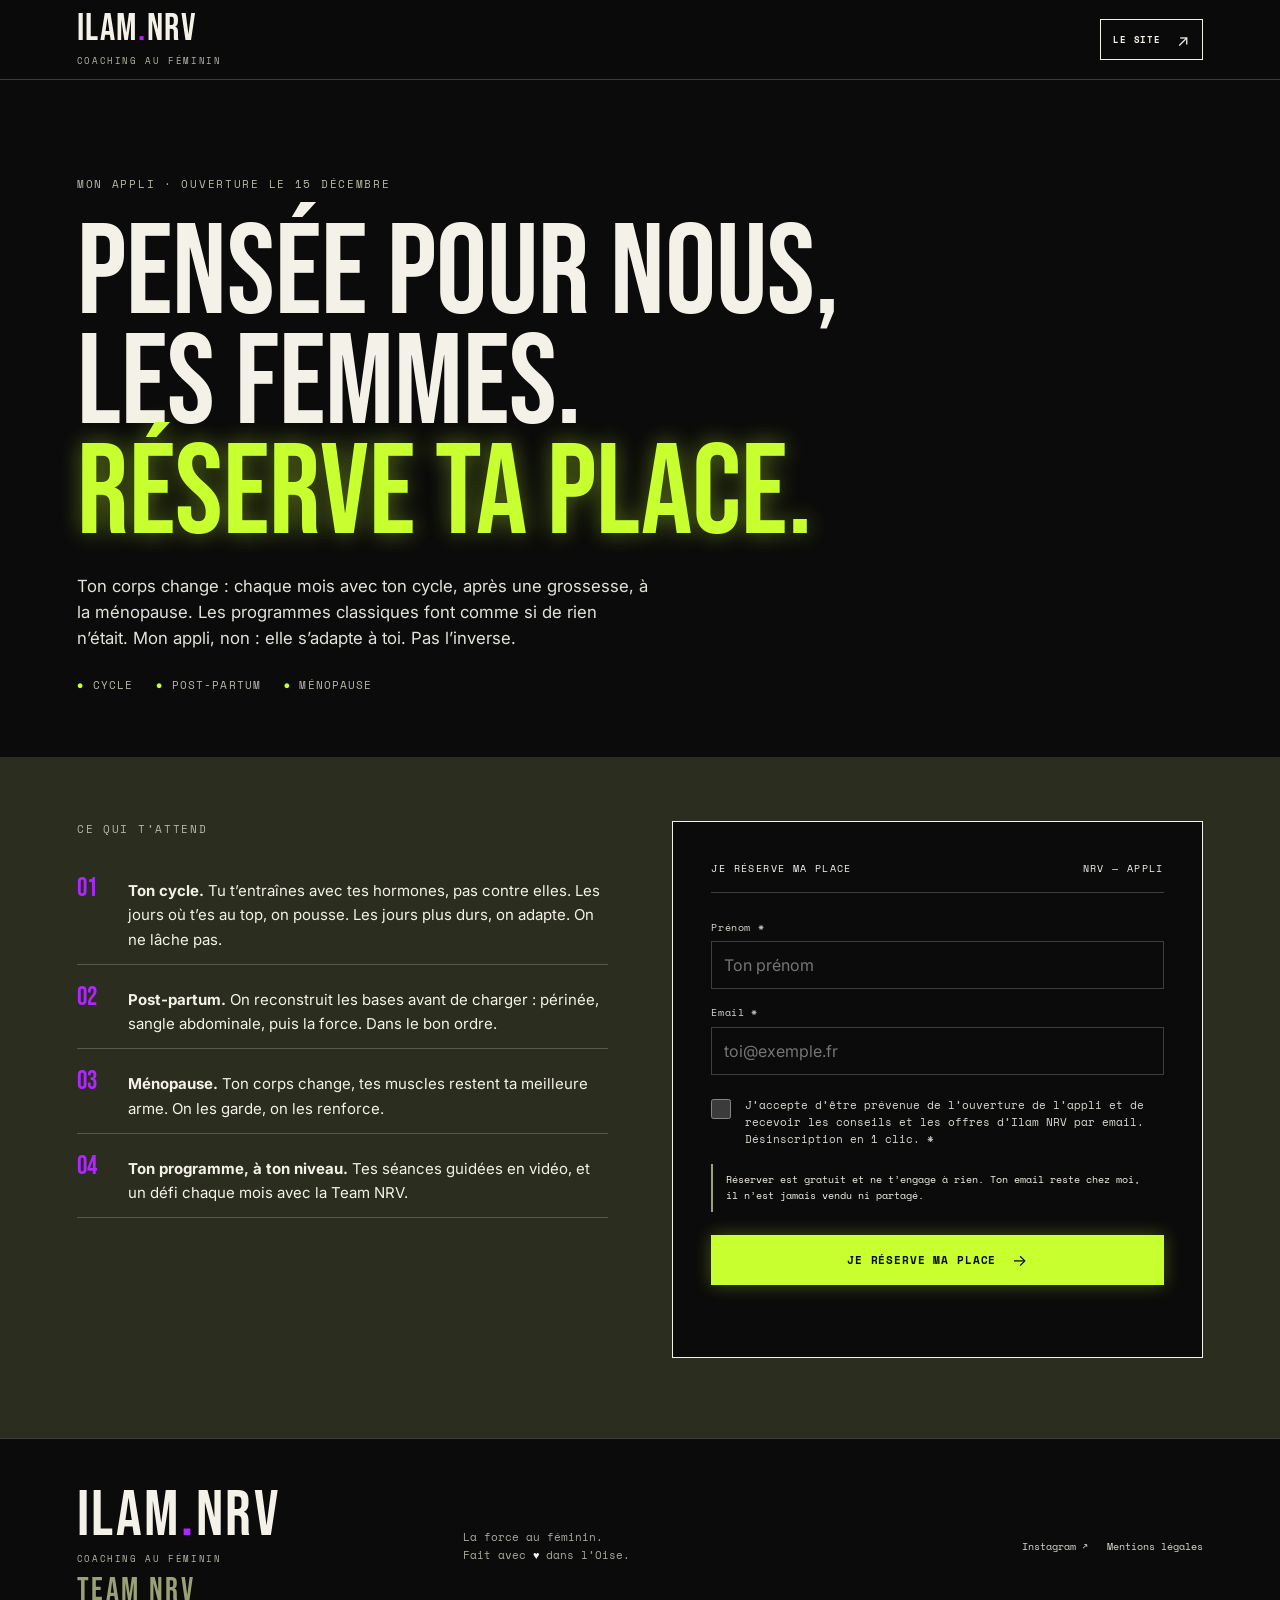
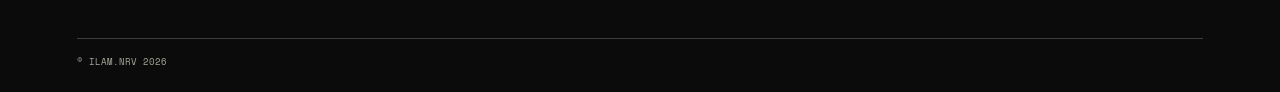
==== commit 56713e6b: "Appli : liste « Ce qui t'attend » remise en 2 colonnes (numéro + texte) Co-Authored-By: Claude Opus " ====
--- a/appli.html
+++ b/appli.html
@@ -37,10 +37,10 @@
         <div>
           <p class="eyebrow">CE QUI T’ATTEND</p>
           <ol class="lm-preview">
-            <li><strong>Ton cycle.</strong> Tu t’entraînes avec tes hormones, pas contre elles. Les jours où t’es au top, on pousse. Les jours plus durs, on adapte. On ne lâche pas.</li>
-            <li><strong>Post-partum.</strong> On reconstruit les bases avant de charger : périnée, sangle abdominale, puis la force. Dans le bon ordre.</li>
-            <li><strong>Ménopause.</strong> Ton corps change, tes muscles restent ta meilleure arme. On les garde, on les renforce.</li>
-            <li><strong>Ton programme, à ton niveau.</strong> Tes séances guidées en vidéo, et un défi chaque mois avec la Team NRV.</li>
+            <li><span><strong>Ton cycle.</strong> Tu t’entraînes avec tes hormones, pas contre elles. Les jours où t’es au top, on pousse. Les jours plus durs, on adapte. On ne lâche pas.</span></li>
+            <li><span><strong>Post-partum.</strong> On reconstruit les bases avant de charger : périnée, sangle abdominale, puis la force. Dans le bon ordre.</span></li>
+            <li><span><strong>Ménopause.</strong> Ton corps change, tes muscles restent ta meilleure arme. On les garde, on les renforce.</span></li>
+            <li><span><strong>Ton programme, à ton niveau.</strong> Tes séances guidées en vidéo, et un défi chaque mois avec la Team NRV.</span></li>
           </ol>
         </div>
 
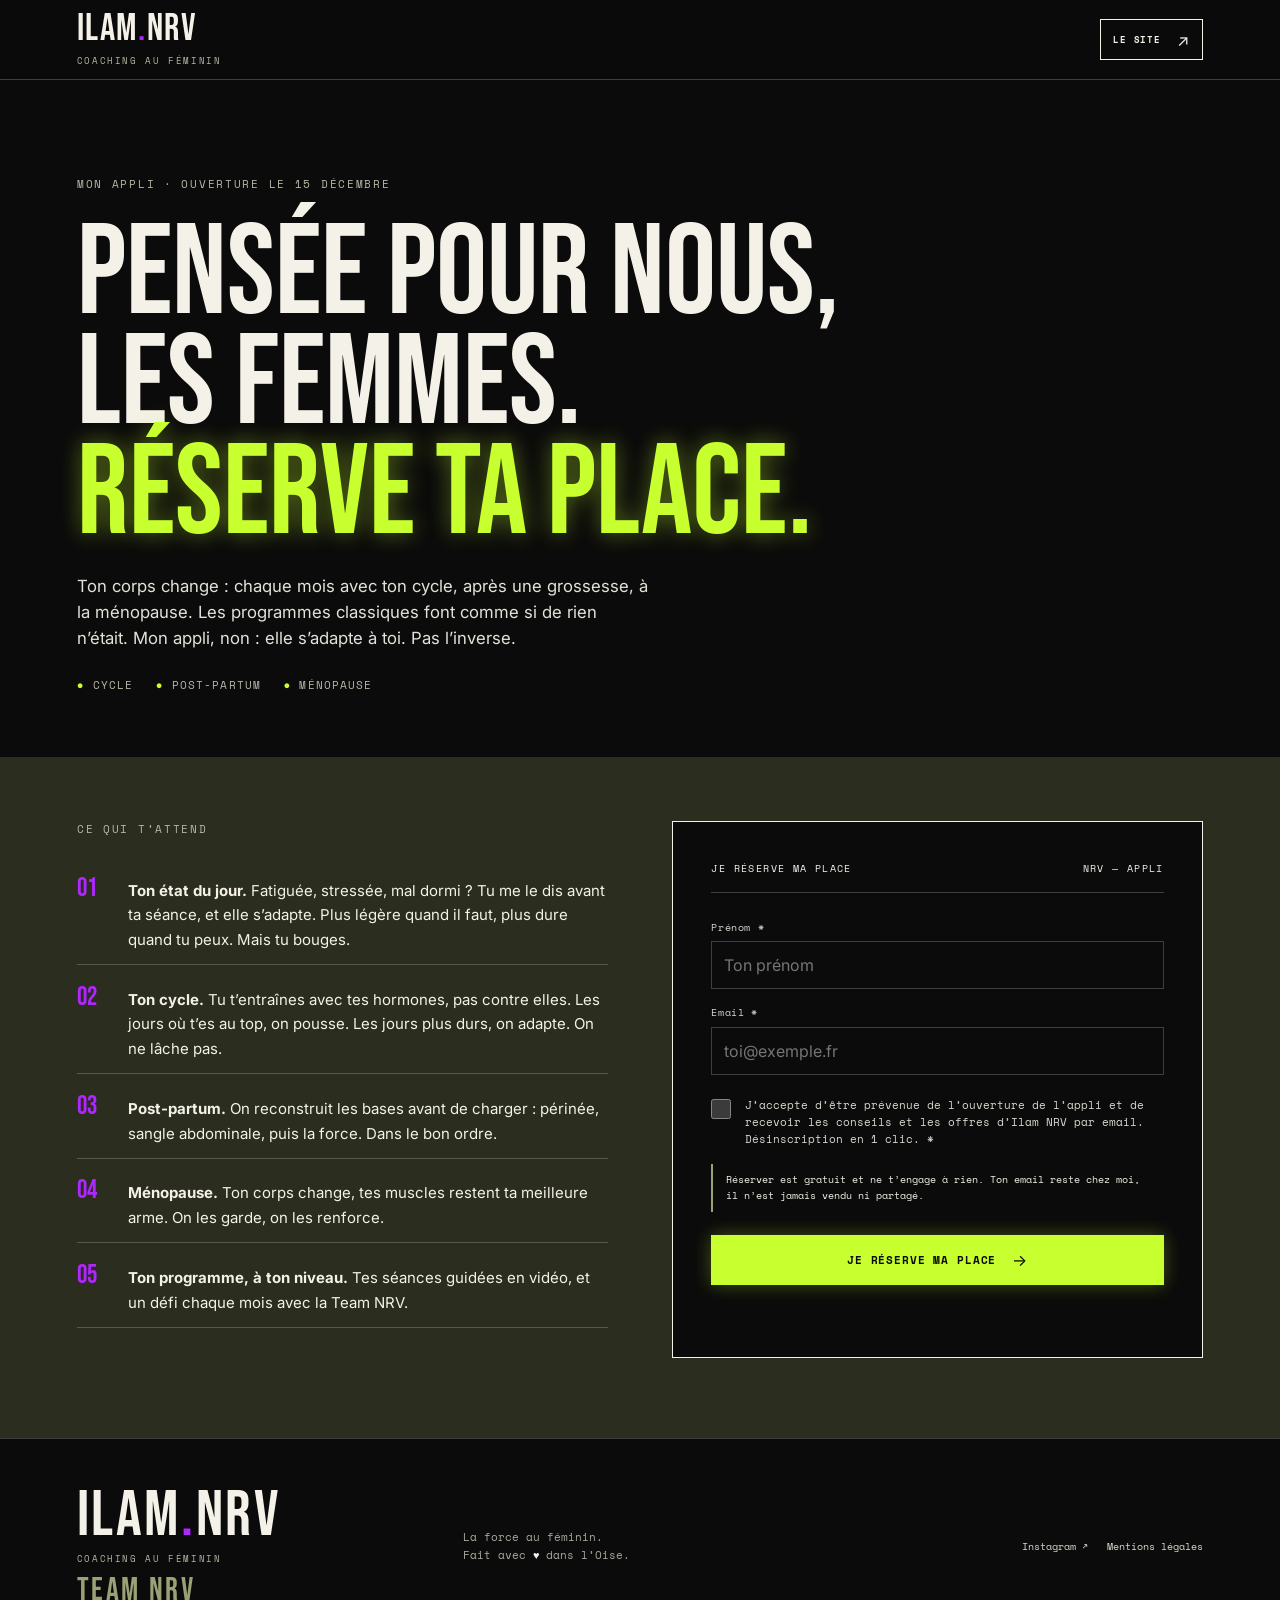
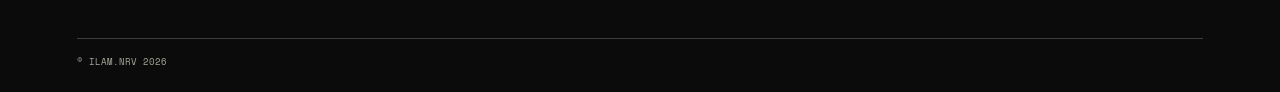
==== commit e7aa0572: "Appli : ajout « Ton état du jour » (validé par Ilam) Co-Authored-By: Claude Opus 5.5 <noreply@anthro" ====
--- a/appli.html
+++ b/appli.html
@@ -37,6 +37,7 @@
         <div>
           <p class="eyebrow">CE QUI T’ATTEND</p>
           <ol class="lm-preview">
+            <li><span><strong>Ton état du jour.</strong> Fatiguée, stressée, mal dormi ? Tu me le dis avant ta séance, et elle s’adapte. Plus légère quand il faut, plus dure quand tu peux. Mais tu bouges.</span></li>
             <li><span><strong>Ton cycle.</strong> Tu t’entraînes avec tes hormones, pas contre elles. Les jours où t’es au top, on pousse. Les jours plus durs, on adapte. On ne lâche pas.</span></li>
             <li><span><strong>Post-partum.</strong> On reconstruit les bases avant de charger : périnée, sangle abdominale, puis la force. Dans le bon ordre.</span></li>
             <li><span><strong>Ménopause.</strong> Ton corps change, tes muscles restent ta meilleure arme. On les garde, on les renforce.</span></li>
